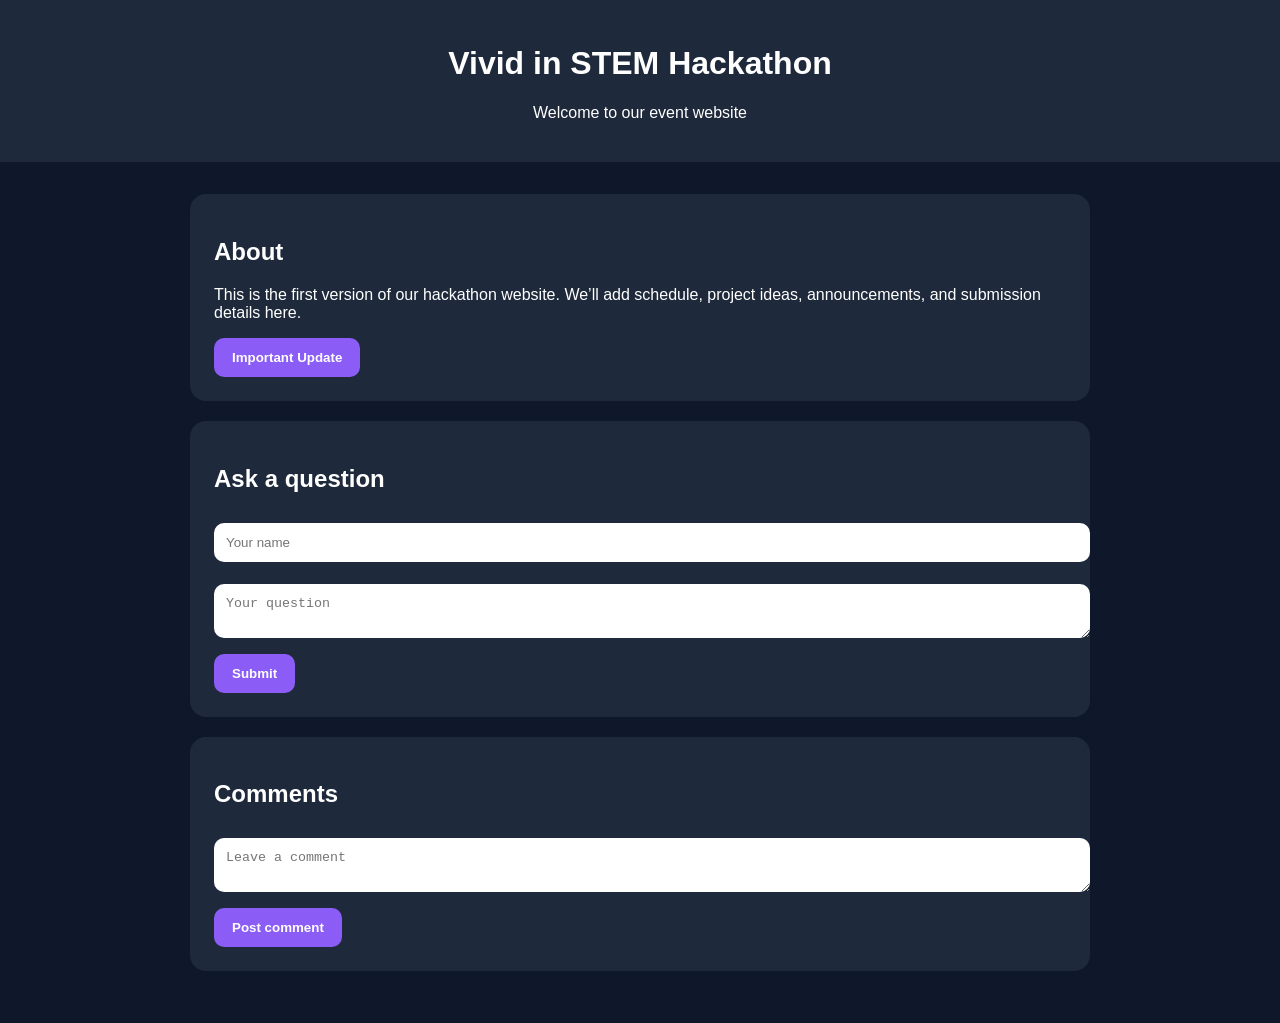
==== index.html @ cefc63f0 "Testing first homepage" ====
<!DOCTYPE html>
<html lang="en">
<head>
  <meta charset="UTF-8" />
  <meta name="viewport" content="width=device-width, initial-scale=1.0" />
  <title>Vivid in STEM Hackathon</title>
  <style>
    body {
      margin: 0;
      font-family: Arial, sans-serif;
      background: #0f172a;
      color: white;
    }
    header {
      padding: 24px;
      background: #1e293b;
      text-align: center;
    }
    main {
      max-width: 900px;
      margin: 0 auto;
      padding: 32px 20px;
    }
    .card {
      background: #1e293b;
      padding: 24px;
      border-radius: 16px;
      margin-bottom: 20px;
    }
    button {
      background: #8b5cf6;
      color: white;
      border: none;
      padding: 12px 18px;
      border-radius: 10px;
      cursor: pointer;
      font-weight: bold;
    }
    .modal-backdrop {
      position: fixed;
      inset: 0;
      background: rgba(0,0,0,0.6);
      display: none;
      align-items: center;
      justify-content: center;
      padding: 20px;
    }
    .modal {
      background: #1e293b;
      max-width: 600px;
      width: 100%;
      padding: 24px;
      border-radius: 16px;
    }
    textarea, input {
      width: 100%;
      padding: 12px;
      margin-top: 10px;
      margin-bottom: 12px;
      border-radius: 10px;
      border: none;
    }
  </style>
</head>
<body>
  <header>
    <h1>Vivid in STEM Hackathon</h1>
    <p>Welcome to our event website</p>
  </header>

  <main>
    <div class="card">
      <h2>About</h2>
      <p>This is the first version of our hackathon website. We’ll add schedule, project ideas, announcements, and submission details here.</p>
      <button onclick="openModal()">Important Update</button>
    </div>

    <div class="card">
      <h2>Ask a question</h2>
      <input type="text" placeholder="Your name">
      <textarea placeholder="Your question"></textarea>
      <button>Submit</button>
    </div>

    <div class="card">
      <h2>Comments</h2>
      <textarea placeholder="Leave a comment"></textarea>
      <button>Post comment</button>
    </div>
  </main>

  <div class="modal-backdrop" id="modal">
    <div class="modal">
      <h2>Important Announcement</h2>
      <p>You can use this pop-up for deadlines, room changes, reminders, and updates.</p>
      <button onclick="closeModal()">Close</button>
    </div>
  </div>

  <script>
    function openModal() {
      document.getElementById('modal').style.display = 'flex';
    }
    function closeModal() {
      document.getElementById('modal').style.display = 'none';
    }
  </script>
</body>
</html>
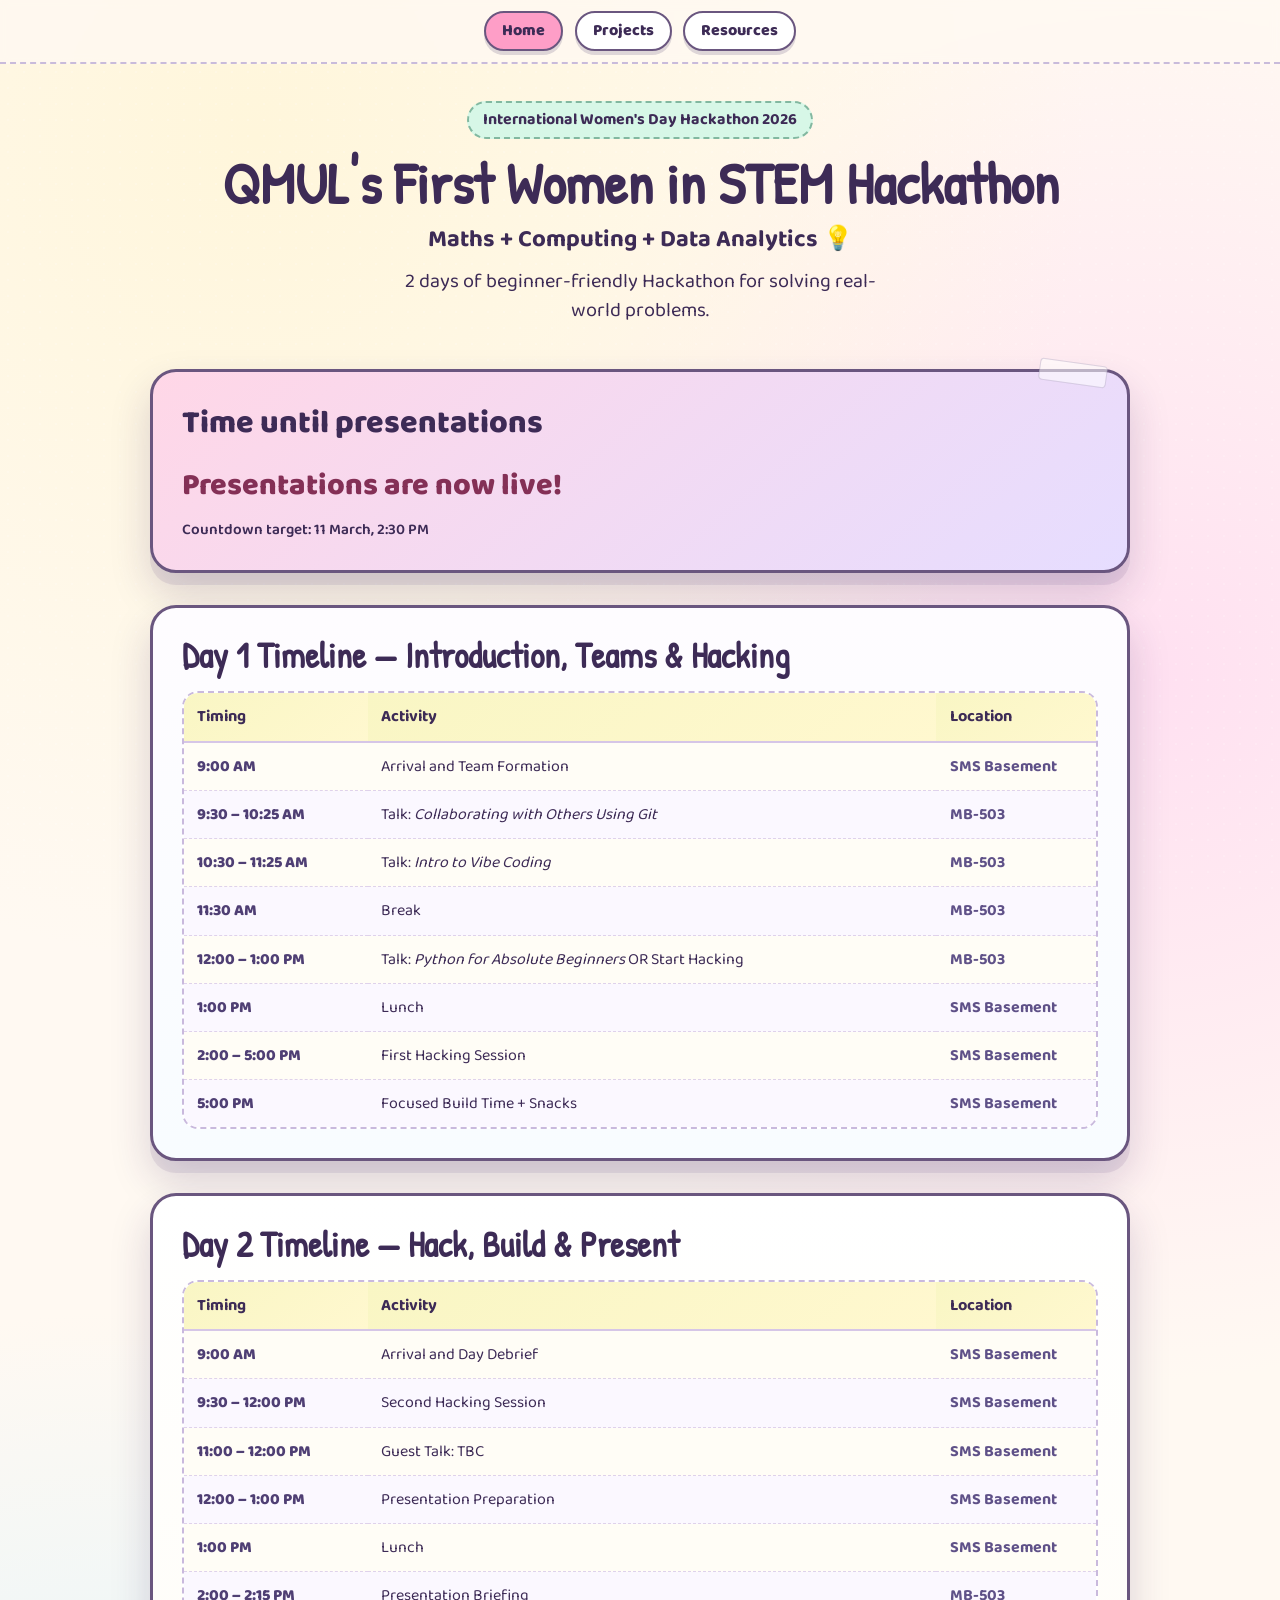
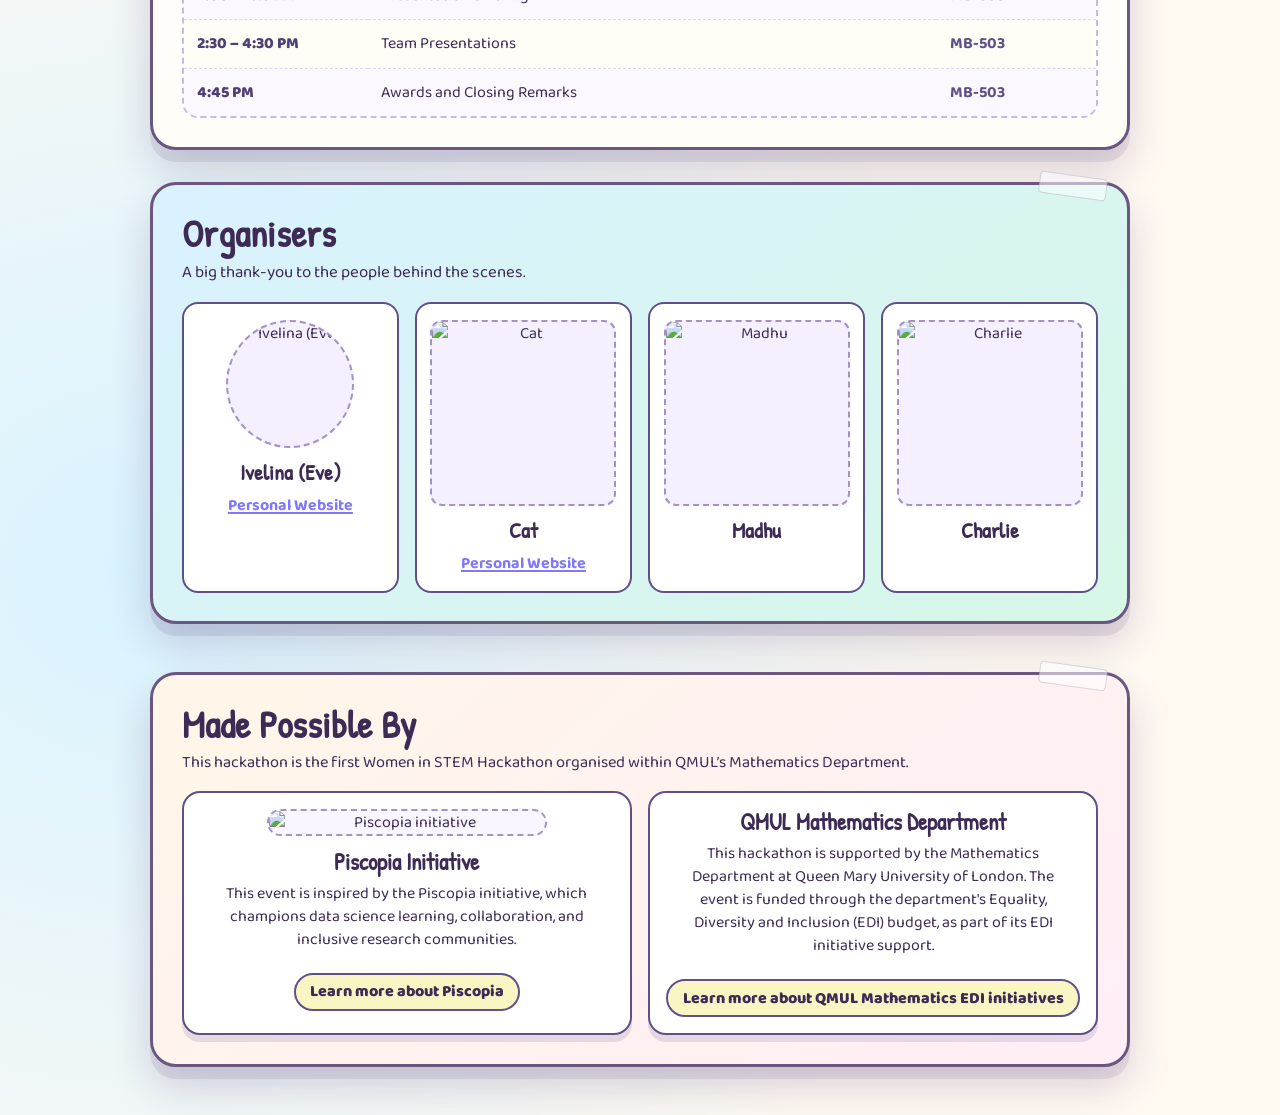
==== commit fe0c768f: "Cat web link update text" ====
--- a/index.html
+++ b/index.html
@@ -3,107 +3,331 @@
 <head>
   <meta charset="UTF-8" />
   <meta name="viewport" content="width=device-width, initial-scale=1.0" />
-  <title>Vivid in STEM Hackathon</title>
-  <style>
-    body {
-      margin: 0;
-      font-family: Arial, sans-serif;
-      background: #0f172a;
-      color: white;
-    }
-    header {
-      padding: 24px;
-      background: #1e293b;
-      text-align: center;
-    }
-    main {
-      max-width: 900px;
-      margin: 0 auto;
-      padding: 32px 20px;
-    }
-    .card {
-      background: #1e293b;
-      padding: 24px;
-      border-radius: 16px;
-      margin-bottom: 20px;
-    }
-    button {
-      background: #8b5cf6;
-      color: white;
-      border: none;
-      padding: 12px 18px;
-      border-radius: 10px;
-      cursor: pointer;
-      font-weight: bold;
-    }
-    .modal-backdrop {
-      position: fixed;
-      inset: 0;
-      background: rgba(0,0,0,0.6);
-      display: none;
-      align-items: center;
-      justify-content: center;
-      padding: 20px;
-    }
-    .modal {
-      background: #1e293b;
-      max-width: 600px;
-      width: 100%;
-      padding: 24px;
-      border-radius: 16px;
-    }
-    textarea, input {
-      width: 100%;
-      padding: 12px;
-      margin-top: 10px;
-      margin-bottom: 12px;
-      border-radius: 10px;
-      border: none;
-    }
-  </style>
+  <title>QMUL International Women's Day Hackathon March 2026</title>
+  <meta name="description" content="International Women's Day Hackathon 2026 schedule, countdown, and organiser info." />
+  <link rel="preconnect" href="https://fonts.googleapis.com">
+  <link rel="preconnect" href="https://fonts.gstatic.com" crossorigin>
+  <link href="https://fonts.googleapis.com/css2?family=Baloo+2:wght@400;600;700;800&family=Patrick+Hand&display=swap" rel="stylesheet">
+  <link rel="stylesheet" href="style.css" />
 </head>
 <body>
-  <header>
-    <h1>Vivid in STEM Hackathon</h1>
-    <p>Welcome to our event website</p>
+  <div class="paper-texture" aria-hidden="true"></div>
+
+  <nav class="site-nav" aria-label="Primary">
+    <div class="wrapper nav-inner">
+      <a class="nav-pill active" href="index.html" aria-current="page">Home</a>
+      <a class="nav-pill" href="projects.html">Projects</a>
+      <a class="nav-pill" href="resources.html">Resources</a>
+    </div>
+  </nav>
+
+  <header class="hero wrapper">
+    <p class="eyebrow">International Women's Day Hackathon 2026</p>
+    <h1>QMUL's First Women in STEM Hackathon</h1>
+    <p class="hero-subtitle">Maths + Computing + Data Analytics 💡</p>
+    <p class="hero-copy">2 days of beginner-friendly Hackathon for solving real-world problems.</p>
   </header>
 
-  <main>
-    <div class="card">
-      <h2>About</h2>
-      <p>This is the first version of our hackathon website. We’ll add schedule, project ideas, announcements, and submission details here.</p>
-      <button onclick="openModal()">Important Update</button>
-    </div>
-
-    <div class="card">
-      <h2>Ask a question</h2>
-      <input type="text" placeholder="Your name">
-      <textarea placeholder="Your question"></textarea>
-      <button>Submit</button>
-    </div>
-
-    <div class="card">
-      <h2>Comments</h2>
-      <textarea placeholder="Leave a comment"></textarea>
-      <button>Post comment</button>
-    </div>
+  <main class="wrapper home-main">
+    <section class="countdown-block sticker" aria-labelledby="countdown-label">
+      <p id="countdown-label" class="countdown-label">Time until presentations</p>
+
+      <div class="countdown-grid" aria-live="polite" aria-atomic="true">
+        <div class="time-bubble">
+          <span class="time-value" id="days">00</span>
+          <span class="time-unit">Days</span>
+        </div>
+        <div class="time-bubble">
+          <span class="time-value" id="hours">00</span>
+          <span class="time-unit">Hours</span>
+        </div>
+        <div class="time-bubble">
+          <span class="time-value" id="minutes">00</span>
+          <span class="time-unit">Minutes</span>
+        </div>
+        <div class="time-bubble">
+          <span class="time-value" id="seconds">00</span>
+          <span class="time-unit">Seconds</span>
+        </div>
+      </div>
+
+      <p id="countdown-message" class="countdown-message" hidden>Presentations are now live!</p>
+      <p class="countdown-note">Countdown target: 11 March, 2:30 PM</p>
+    </section>
+
+    <section class="timeline-section">
+      <h2>Day 1 Timeline — Introduction, Teams &amp; Hacking</h2>
+      <!-- Desktop / tablet timeline -->
+      <div class="timeline-desktop timeline-table-wrap" role="region" aria-label="Day 1 schedule table">
+        <table class="timeline-table">
+          <colgroup>
+            <col class="timeline-col-time" />
+            <col class="timeline-col-activity" />
+            <col class="timeline-col-location" />
+          </colgroup>
+          <thead>
+            <tr>
+              <th scope="col">Timing</th>
+              <th scope="col">Activity</th>
+              <th scope="col">Location</th>
+            </tr>
+          </thead>
+          <tbody>
+            <tr>
+              <td data-label="Timing">9:00 AM</td>
+              <td data-label="Activity">Arrival and Team Formation</td>
+              <td data-label="Location">SMS Basement</td>
+            </tr>
+            <tr>
+              <td data-label="Timing">9:30 – 10:25 AM</td>
+              <td data-label="Activity">Talk: <em>Collaborating with Others Using Git</em></td>
+              <td data-label="Location">MB-503</td>
+            </tr>
+            <tr>
+              <td data-label="Timing">10:30 – 11:25 AM</td>
+              <td data-label="Activity">Talk: <em>Intro to Vibe Coding</em></td>
+              <td data-label="Location">MB-503</td>
+            </tr>
+            <tr>
+              <td data-label="Timing">11:30 AM</td>
+              <td data-label="Activity">Break</td>
+              <td data-label="Location">MB-503</td>
+            </tr>
+            <tr>
+              <td data-label="Timing">12:00 – 1:00 PM</td>
+              <td data-label="Activity">Talk: <em>Python for Absolute Beginners</em> OR Start Hacking</td>
+              <td data-label="Location">MB-503</td>
+            </tr>
+            <tr>
+              <td data-label="Timing">1:00 PM</td>
+              <td data-label="Activity">Lunch</td>
+              <td data-label="Location">SMS Basement</td>
+            </tr>
+            <tr>
+              <td data-label="Timing">2:00 – 5:00 PM</td>
+              <td data-label="Activity">First Hacking Session</td>
+              <td data-label="Location">SMS Basement</td>
+            </tr>
+            <tr>
+              <td data-label="Timing">5:00 PM</td>
+              <td data-label="Activity">Focused Build Time + Snacks</td>
+              <td data-label="Location">SMS Basement</td>
+            </tr>
+          </tbody>
+        </table>
+      </div>
+
+      <!-- Mobile timeline cards -->
+      <div class="timeline-mobile" aria-label="Day 1 schedule cards">
+        <article class="timeline-mobile-card">
+          <p><strong>Timing:</strong> 9:00 AM</p>
+          <p><strong>Activity:</strong> Arrival and Team Formation</p>
+          <p><strong>Location:</strong> SMS Basement</p>
+        </article>
+        <article class="timeline-mobile-card">
+          <p><strong>Timing:</strong> 9:30 – 10:25 AM</p>
+          <p><strong>Activity:</strong> Talk: <em>Collaborating with Others Using Git</em></p>
+          <p><strong>Location:</strong> MB-503</p>
+        </article>
+        <article class="timeline-mobile-card">
+          <p><strong>Timing:</strong> 10:30 – 11:25 AM</p>
+          <p><strong>Activity:</strong> Talk: <em>Intro to Vibe Coding</em></p>
+          <p><strong>Location:</strong> MB-503</p>
+        </article>
+        <article class="timeline-mobile-card">
+          <p><strong>Timing:</strong> 11:30 AM</p>
+          <p><strong>Activity:</strong> Break</p>
+          <p><strong>Location:</strong> MB-503</p>
+        </article>
+        <article class="timeline-mobile-card">
+          <p><strong>Timing:</strong> 12:00 – 1:00 PM</p>
+          <p><strong>Activity:</strong> Talk: <em>Python for Absolute Beginners</em> OR Start Hacking</p>
+          <p><strong>Location:</strong> MB-503</p>
+        </article>
+        <article class="timeline-mobile-card">
+          <p><strong>Timing:</strong> 1:00 PM</p>
+          <p><strong>Activity:</strong> Lunch</p>
+          <p><strong>Location:</strong> SMS Basement</p>
+        </article>
+        <article class="timeline-mobile-card">
+          <p><strong>Timing:</strong> 2:00 – 5:00 PM</p>
+          <p><strong>Activity:</strong> First Hacking Session</p>
+          <p><strong>Location:</strong> SMS Basement</p>
+        </article>
+        <article class="timeline-mobile-card">
+          <p><strong>Timing:</strong> 5:00 PM</p>
+          <p><strong>Activity:</strong> Focused Build Time + Snacks</p>
+          <p><strong>Location:</strong> SMS Basement</p>
+        </article>
+      </div>
+    </section>
+
+    <section class="timeline-section">
+      <h2>Day 2 Timeline — Hack, Build &amp; Present</h2>
+      <!-- Desktop / tablet timeline -->
+      <div class="timeline-desktop timeline-table-wrap" role="region" aria-label="Day 2 schedule table">
+        <table class="timeline-table">
+          <colgroup>
+            <col class="timeline-col-time" />
+            <col class="timeline-col-activity" />
+            <col class="timeline-col-location" />
+          </colgroup>
+          <thead>
+            <tr>
+              <th scope="col">Timing</th>
+              <th scope="col">Activity</th>
+              <th scope="col">Location</th>
+            </tr>
+          </thead>
+          <tbody>
+            <tr>
+              <td data-label="Timing">9:00 AM</td>
+              <td data-label="Activity">Arrival and Day Debrief</td>
+              <td data-label="Location">SMS Basement</td>
+            </tr>
+            <tr>
+              <td data-label="Timing">9:30 – 12:00 PM</td>
+              <td data-label="Activity">Second Hacking Session</td>
+              <td data-label="Location">SMS Basement</td>
+            </tr>
+            <tr>
+              <td data-label="Timing">11:00 – 12:00 PM</td>
+              <td data-label="Activity">Guest Talk: TBC</td>
+              <td data-label="Location">SMS Basement</td>
+            </tr>
+            <tr>
+              <td data-label="Timing">12:00 – 1:00 PM</td>
+              <td data-label="Activity">Presentation Preparation</td>
+              <td data-label="Location">SMS Basement</td>
+            </tr>
+            <tr>
+              <td data-label="Timing">1:00 PM</td>
+              <td data-label="Activity">Lunch</td>
+              <td data-label="Location">SMS Basement</td>
+            </tr>
+            <tr>
+              <td data-label="Timing">2:00 – 2:15 PM</td>
+              <td data-label="Activity">Presentation Briefing</td>
+              <td data-label="Location">MB-503</td>
+            </tr>
+            <tr>
+              <td data-label="Timing">2:30 – 4:30 PM</td>
+              <td data-label="Activity">Team Presentations</td>
+              <td data-label="Location">MB-503</td>
+            </tr>
+            <tr>
+              <td data-label="Timing">4:45 PM</td>
+              <td data-label="Activity">Awards and Closing Remarks</td>
+              <td data-label="Location">MB-503</td>
+            </tr>
+          </tbody>
+        </table>
+      </div>
+
+      <!-- Mobile timeline cards -->
+      <div class="timeline-mobile" aria-label="Day 2 schedule cards">
+        <article class="timeline-mobile-card">
+          <p><strong>Timing:</strong> 9:00 AM</p>
+          <p><strong>Activity:</strong> Arrival and Day Debrief</p>
+          <p><strong>Location:</strong> SMS Basement</p>
+        </article>
+        <article class="timeline-mobile-card">
+          <p><strong>Timing:</strong> 9:30 – 12:00 PM</p>
+          <p><strong>Activity:</strong> Second Hacking Session</p>
+          <p><strong>Location:</strong> SMS Basement</p>
+        </article>
+        <article class="timeline-mobile-card">
+          <p><strong>Timing:</strong> 11:00 – 12:00 PM</p>
+          <p><strong>Activity:</strong> Guest Talk: TBC</p>
+          <p><strong>Location:</strong> SMS Basement</p>
+        </article>
+        <article class="timeline-mobile-card">
+          <p><strong>Timing:</strong> 12:00 – 1:00 PM</p>
+          <p><strong>Activity:</strong> Presentation Preparation</p>
+          <p><strong>Location:</strong> SMS Basement</p>
+        </article>
+        <article class="timeline-mobile-card">
+          <p><strong>Timing:</strong> 1:00 PM</p>
+          <p><strong>Activity:</strong> Lunch</p>
+          <p><strong>Location:</strong> SMS Basement</p>
+        </article>
+        <article class="timeline-mobile-card">
+          <p><strong>Timing:</strong> 2:00 – 2:15 PM</p>
+          <p><strong>Activity:</strong> Presentation Briefing</p>
+          <p><strong>Location:</strong> MB-503</p>
+        </article>
+        <article class="timeline-mobile-card">
+          <p><strong>Timing:</strong> 2:30 – 4:30 PM</p>
+          <p><strong>Activity:</strong> Team Presentations</p>
+          <p><strong>Location:</strong> MB-503</p>
+        </article>
+        <article class="timeline-mobile-card">
+          <p><strong>Timing:</strong> 4:45 PM</p>
+          <p><strong>Activity:</strong> Awards and Closing Remarks</p>
+          <p><strong>Location:</strong> MB-503</p>
+        </article>
+      </div>
+    </section>
+
+    <section class="organisers-section sticker" aria-labelledby="organisers-heading">
+      <h2 id="organisers-heading">Organisers</h2>
+      <p class="organiser-intro">A big thank-you to the people behind the scenes.</p>
+
+      <!-- Easy to edit: replace name, image URL and profile link for each organiser card. -->
+      <div class="organiser-grid">
+        <article class="organiser-card">
+          <img class="organiser-avatar" src="org_pics/profile_img1.jpg" alt="Ivelina (Eve)" loading="lazy" />
+          <h3>Ivelina (Eve)</h3>
+          <a href="https://ivelina0.github.io/" target="_blank" rel="noopener noreferrer">Personal Website</a>
+        </article>
+
+        <article class="organiser-card">
+          <img src="org_pics/cat_image.jpg" alt="Cat" loading="lazy" />
+          <h3>Cat</h3>
+          <a href="https://sites.google.com/view/cat-rust/home" target="_blank" rel="noopener noreferrer">Personal Website</a>
+        </article>
+
+        <article class="organiser-card">
+          <img src="https://api.dicebear.com/9.x/adventurer/svg?seed=Organiser+Three" alt="Madhu" loading="lazy" />
+          <h3>Madhu</h3>
+        </article>
+
+        <article class="organiser-card">
+          <img src="https://api.dicebear.com/9.x/adventurer/svg?seed=Organiser+Four" alt="Charlie" loading="lazy" />
+          <h3>Charlie</h3>
+        </article>
+      </div>
+    </section>
+
+    <section class="supporters-section sticker" aria-labelledby="supporters-heading">
+      <h2 id="supporters-heading">Made Possible By</h2>
+      <p class="supporters-intro">This hackathon is the first Women in STEM Hackathon organised within QMUL’s Mathematics Department.</p>
+
+      <div class="supporters-grid">
+        <article class="supporter-card">
+          <!-- Update image path if you store the Piscopia image elsewhere in the repository. -->
+          <img src="org_pics/qmul_piscopia_iwd.png" alt="Piscopia initiative" loading="lazy" />
+          <h3>Piscopia Initiative</h3>
+          <p>
+            This event is inspired by the Piscopia initiative, which champions data science learning,
+            collaboration, and inclusive research communities.
+          </p>
+          <a class="supporter-link" href="https://piscopia.co.uk/" target="_blank" rel="noopener noreferrer">Learn more about Piscopia</a>
+        </article>
+
+        <article class="supporter-card">
+          <h3>QMUL Mathematics Department</h3>
+          <p>
+            This hackathon is supported by the Mathematics Department at Queen Mary University of London.
+            The event is funded through the department's Equality, Diversity and Inclusion (EDI) budget,
+            as part of its EDI initiative support.
+          </p>
+          <a class="supporter-link" href="https://www.qmul.ac.uk/about/equality-diversity-and-inclusion/" target="_blank" rel="noopener noreferrer">Learn more about QMUL Mathematics EDI initiatives</a>
+        </article>
+      </div>
+    </section>
   </main>
 
-  <div class="modal-backdrop" id="modal">
-    <div class="modal">
-      <h2>Important Announcement</h2>
-      <p>You can use this pop-up for deadlines, room changes, reminders, and updates.</p>
-      <button onclick="closeModal()">Close</button>
-    </div>
-  </div>
-
-  <script>
-    function openModal() {
-      document.getElementById('modal').style.display = 'flex';
-    }
-    function closeModal() {
-      document.getElementById('modal').style.display = 'none';
-    }
-  </script>
+  <script src="script.js"></script>
 </body>
 </html>
--- a/style.css
+++ b/style.css
@@ -0,0 +1,851 @@
+:root {
+  --bg: #fff9f2;
+  --ink: #3d2b56;
+  --brand-pink: #FE9EC7;
+  --brand-yellow: #F9F6C4;
+  --brand-sky: #89D4FF;
+  --brand-blue: #44ACFF;
+  --brand-red: #EB4C4C;
+  --brand-coral: #FF7070;
+  --brand-blush: #FFA6A6;
+  --brand-cream: #FFEDC7;
+  --pink: #ffd7e7;
+  --lavender: #e6ddff;
+  --mint: #d7f7e7;
+  --peach: #ffe5c7;
+  --sky: #d9f2ff;
+  --accent: #ff7ab6;
+  --accent-2: #7f77ff;
+  --paper-shadow: 0 12px 0 rgba(98, 79, 132, 0.12), 0 20px 40px rgba(50, 27, 88, 0.18);
+}
+
+* {
+  box-sizing: border-box;
+}
+
+html,
+body {
+  margin: 0;
+  padding: 0;
+}
+
+body {
+  font-family: "Baloo 2", "Trebuchet MS", sans-serif;
+  color: var(--ink);
+  background: radial-gradient(circle at 20% 5%, #fff6db 0, transparent 30%),
+    radial-gradient(circle at 90% 25%, #ffe0f1 0, transparent 30%),
+    radial-gradient(circle at 10% 80%, #d9f3ff 0, transparent 35%),
+    var(--bg);
+  line-height: 1.45;
+}
+
+.paper-texture {
+  position: fixed;
+  inset: 0;
+  pointer-events: none;
+  z-index: -1;
+  opacity: 0.18;
+  background-image: radial-gradient(#ffffff 1px, transparent 1px);
+  background-size: 16px 16px;
+}
+
+.wrapper {
+  width: min(1100px, 92vw);
+  margin-inline: auto;
+}
+
+/* Shared nav styles for all pages */
+.site-nav {
+  position: sticky;
+  top: 0;
+  z-index: 20;
+  backdrop-filter: blur(4px);
+  background: rgba(255, 249, 242, 0.78);
+  border-bottom: 2px dashed #c9bbdb;
+}
+
+.nav-inner {
+  display: flex;
+  align-items: center;
+  justify-content: center;
+  gap: 0.7rem;
+  padding: 0.7rem 0;
+}
+
+.nav-pill {
+  text-decoration: none;
+  color: var(--ink);
+  background: #fff;
+  border: 2px solid #6a567f;
+  border-radius: 999px;
+  padding: 0.38rem 1rem;
+  font-weight: 800;
+  box-shadow: 0 4px 0 rgba(106, 86, 127, 0.22);
+  transition: transform 0.15s ease, box-shadow 0.15s ease, background-color 0.15s ease;
+}
+
+.nav-pill:hover,
+.nav-pill:focus-visible {
+  transform: translateY(-2px);
+  box-shadow: 0 6px 0 rgba(106, 86, 127, 0.28);
+  background: var(--brand-yellow);
+}
+
+.nav-pill.active {
+  background: var(--brand-pink);
+}
+
+.hero {
+  text-align: center;
+  padding: 2.3rem 0 1.6rem;
+}
+
+.eyebrow {
+  display: inline-block;
+  margin: 0;
+  padding: 0.35rem 0.9rem;
+  background: var(--mint);
+  border: 2px dashed #82b8a0;
+  border-radius: 999px;
+  font-weight: 700;
+}
+
+h1,
+h2,
+h3 {
+  font-family: "Patrick Hand", cursive;
+  line-height: 1.1;
+  margin-top: 0;
+}
+
+h1 {
+  font-size: clamp(2rem, 5vw, 3.6rem);
+  margin: 0.8rem 0 0.5rem;
+}
+
+.hero-copy {
+  margin: 0 auto;
+  max-width: 40ch;
+  font-size: clamp(1rem, 2.3vw, 1.25rem);
+}
+
+.hero-subtitle {
+  margin: 0.25rem auto 0.55rem;
+  max-width: 42ch;
+  font-size: clamp(1.12rem, 2.1vw, 1.5rem);
+  font-weight: 700;
+}
+
+/* Homepage-only width controls for cleaner desktop layout */
+.home-main {
+  width: min(980px, 92vw);
+}
+
+.home-main > section {
+  margin-inline: auto;
+}
+
+.sticker,
+.timeline-section {
+  margin: 1.2rem 0 2rem;
+  border: 3px solid #6a567f;
+  border-radius: 26px;
+  background: #fff;
+  box-shadow: var(--paper-shadow);
+  padding: clamp(1rem, 2.5vw, 1.8rem);
+  position: relative;
+}
+
+.sticker::before {
+  content: "";
+  position: absolute;
+  top: -10px;
+  right: 20px;
+  width: 66px;
+  height: 20px;
+  transform: rotate(8deg);
+  background: rgba(255, 255, 255, 0.55);
+  border: 1px solid rgba(86, 66, 122, 0.2);
+  border-radius: 4px;
+}
+
+.countdown-block {
+  background: linear-gradient(140deg, var(--pink), var(--lavender));
+}
+
+.countdown-label {
+  font-size: clamp(1.4rem, 3vw, 2rem);
+  font-weight: 800;
+  margin: 0 0 0.9rem;
+}
+
+.countdown-grid {
+  display: grid;
+  grid-template-columns: repeat(4, minmax(70px, 1fr));
+  gap: clamp(0.55rem, 1.2vw, 1rem);
+}
+
+.time-bubble {
+  background: #fff;
+  border-radius: 18px;
+  border: 2px solid #6a567f;
+  text-align: center;
+  padding: 0.8rem 0.4rem;
+}
+
+.time-value {
+  display: block;
+  font-size: clamp(1.5rem, 5vw, 3rem);
+  font-weight: 800;
+  color: #52379b;
+  line-height: 1;
+}
+
+.time-unit {
+  display: block;
+  margin-top: 0.3rem;
+  font-size: 0.95rem;
+  font-weight: 700;
+}
+
+.countdown-message {
+  margin: 1rem 0 0;
+  font-size: clamp(1.2rem, 2.8vw, 1.9rem);
+  font-weight: 800;
+  color: #843056;
+}
+
+.countdown-note {
+  margin: 0.7rem 0 0;
+  font-size: 0.95rem;
+  font-weight: 600;
+}
+
+.timeline-section {
+  background: linear-gradient(180deg, #ffffff, #fffdf8);
+}
+
+.timeline-section:nth-of-type(2) {
+  background: linear-gradient(180deg, #fefcff, #f8fcff);
+}
+
+.timeline-section h2 {
+  font-size: clamp(1.5rem, 3vw, 2.2rem);
+  margin-bottom: 1rem;
+}
+
+.timeline-table-wrap {
+  border: 2px dashed #c9b9dd;
+  border-radius: 16px;
+  background: #fff;
+  overflow-x: auto;
+}
+
+.timeline-table {
+  width: 100%;
+  border-collapse: separate;
+  border-spacing: 0;
+  table-layout: fixed;
+  min-width: 0;
+}
+
+.timeline-col-time {
+  width: 11.5rem;
+}
+
+.timeline-col-activity {
+  width: auto;
+}
+
+.timeline-col-location {
+  width: 10rem;
+}
+
+.timeline-table th,
+.timeline-table td {
+  padding: 0.75rem 0.85rem;
+  text-align: left;
+  vertical-align: top;
+}
+
+.timeline-table thead th {
+  background: linear-gradient(140deg, var(--brand-yellow), #fff8cf);
+  font-size: 1.02rem;
+  border-bottom: 2px solid #d6c6e7;
+}
+
+.timeline-table thead th:first-child {
+  border-top-left-radius: 12px;
+}
+
+.timeline-table thead th:last-child {
+  border-top-right-radius: 12px;
+}
+
+.timeline-table tbody tr:nth-child(odd) {
+  background: #fffdf6;
+}
+
+.timeline-table tbody tr:nth-child(even) {
+  background: #fbf8ff;
+}
+
+.timeline-table tbody td {
+  border-bottom: 1px dashed #dfd2eb;
+}
+
+.timeline-table tbody tr:last-child td {
+  border-bottom: 0;
+}
+
+.timeline-table td:first-child {
+  font-weight: 800;
+  color: #4f3f74;
+  white-space: nowrap;
+}
+
+.timeline-table td:last-child {
+  font-weight: 700;
+  color: #5f5188;
+  white-space: nowrap;
+}
+
+.timeline-desktop {
+  display: block;
+}
+
+.timeline-mobile {
+  display: none;
+}
+
+/* Explicit desktop visibility rules */
+@media (min-width: 761px) {
+  .timeline-desktop {
+    display: block !important;
+  }
+
+  .timeline-mobile {
+    display: none !important;
+  }
+}
+
+.timeline-mobile-card {
+  border: 2px dashed #dfd2eb;
+  border-radius: 14px;
+  padding: 0.7rem 0.8rem;
+  margin-bottom: 0.7rem;
+  background: #fff;
+}
+
+.timeline-mobile-card:last-child {
+  margin-bottom: 0;
+}
+
+.timeline-mobile-card p {
+  margin: 0.25rem 0;
+  font-size: 0.95rem;
+  line-height: 1.35;
+}
+
+.timeline-mobile-card strong {
+  color: #4f3f74;
+}
+
+.timeline-list {
+  margin: 0;
+  padding: 0;
+  list-style: none;
+  display: grid;
+  gap: 0.85rem;
+}
+
+.timeline-list li {
+  display: grid;
+  grid-template-columns: minmax(140px, 220px) 1fr;
+  align-items: start;
+  gap: 0.9rem;
+  padding: 0.8rem;
+  border-radius: 14px;
+  background: #fff;
+  border: 2px dashed #d6cae6;
+}
+
+.time-tag {
+  display: inline-block;
+  background: var(--peach);
+  border: 2px solid #d5a777;
+  border-radius: 999px;
+  padding: 0.3rem 0.8rem;
+  font-weight: 700;
+  width: fit-content;
+}
+
+.timeline-list p {
+  margin: 0.1rem 0 0;
+}
+
+.organisers-section {
+  background: linear-gradient(140deg, var(--sky), var(--mint));
+  margin-bottom: 3rem;
+}
+
+.organisers-section h2 {
+  font-size: clamp(1.6rem, 3.2vw, 2.35rem);
+  margin-bottom: 0.4rem;
+}
+
+.organiser-intro {
+  margin-top: 0;
+  font-size: 1.05rem;
+}
+
+.organiser-grid {
+  display: grid;
+  grid-template-columns: repeat(auto-fit, minmax(190px, 1fr));
+  gap: 1rem;
+  max-width: 920px;
+  margin-inline: auto;
+}
+
+.organiser-card {
+  text-align: center;
+  background: #fff;
+  border: 2px solid #5f5188;
+  border-radius: 16px;
+  padding: 1rem 0.85rem;
+  display: flex;
+  flex-direction: column;
+  align-items: center;
+  justify-content: flex-start;
+  gap: 0.35rem;
+}
+
+.organiser-card img {
+  width: 100%;
+  aspect-ratio: 1;
+  object-fit: cover;
+  border: 2px dashed #a491c5;
+  border-radius: 12px;
+  background: #f4f0ff;
+}
+
+.organiser-card .organiser-avatar {
+  width: clamp(120px, 10vw, 150px);
+  height: clamp(120px, 10vw, 150px);
+  object-fit: cover;
+  border-radius: 50%;
+  display: block;
+  margin-inline: auto;
+}
+
+.organiser-card h3 {
+  font-size: 1.35rem;
+  margin: 0.45rem 0 0.2rem;
+}
+
+.organiser-card a {
+  color: var(--accent-2);
+  font-weight: 700;
+  text-decoration-thickness: 2px;
+  text-underline-offset: 2px;
+}
+
+.organiser-card a:hover,
+.organiser-card a:focus-visible {
+  color: var(--accent);
+}
+
+.supporters-section {
+  background: linear-gradient(140deg, #fff6e8, #ffeef7);
+  margin-bottom: 3rem;
+}
+
+.supporters-section h2 {
+  font-size: clamp(1.6rem, 3.2vw, 2.35rem);
+  margin-bottom: 0.35rem;
+}
+
+.supporters-intro {
+  margin-top: 0;
+  margin-bottom: 1rem;
+  font-size: 1.02rem;
+}
+
+.supporters-grid {
+  display: grid;
+  grid-template-columns: repeat(2, minmax(240px, 1fr));
+  gap: 1rem;
+  align-items: stretch;
+}
+
+.supporter-card {
+  background: #fff;
+  border: 2px solid #5f5188;
+  border-radius: 18px;
+  padding: 1rem;
+  text-align: center;
+  box-shadow: 0 7px 0 rgba(95, 81, 136, 0.16);
+  display: flex;
+  flex-direction: column;
+  align-items: center;
+}
+
+.supporter-card img {
+  display: block;
+  width: min(100%, 280px);
+  max-width: 100%;
+  max-height: 185px;
+  height: auto;
+  object-fit: contain;
+  margin: 0 auto 0.8rem;
+  border-radius: 14px;
+  border: 2px dashed #a491c5;
+  background: #f9f6ff;
+}
+
+.supporter-card h3 {
+  font-size: 1.45rem;
+  margin-bottom: 0.45rem;
+}
+
+.supporter-card p {
+  margin-top: 0;
+  max-width: 42ch;
+}
+
+.supporter-link {
+  display: inline-block;
+  margin-top: 0.35rem;
+  padding: 0.35rem 0.9rem;
+  border: 2px solid #5f5188;
+  border-radius: 999px;
+  background: var(--brand-yellow);
+  color: var(--ink);
+  font-weight: 800;
+  text-decoration: none;
+}
+
+.supporter-link:hover,
+.supporter-link:focus-visible {
+  background: var(--brand-pink);
+}
+
+@media (max-width: 800px) {
+  .timeline-list li {
+    grid-template-columns: 1fr;
+  }
+
+  .supporters-grid {
+    grid-template-columns: 1fr;
+  }
+
+  .organiser-grid {
+    grid-template-columns: repeat(auto-fit, minmax(170px, 1fr));
+  }
+}
+
+@media (max-width: 540px) {
+  .countdown-grid {
+    grid-template-columns: repeat(2, minmax(70px, 1fr));
+  }
+
+  .organiser-card .organiser-avatar {
+    width: 116px;
+    height: 116px;
+  }
+
+  .timeline-table td,
+  .timeline-table th {
+    font-size: 0.95rem;
+  }
+}
+
+@media (max-width: 760px) {
+  .timeline-desktop {
+    display: none !important;
+  }
+
+  .timeline-mobile {
+    display: block !important;
+  }
+}
+
+/* -------------------------------------------
+   Projects page styles (scoped to body class)
+-------------------------------------------- */
+.projects-page main {
+  padding: 1.2rem 0 3rem;
+}
+
+.projects-page .is-hidden,
+.projects-page [hidden] {
+  display: none !important;
+}
+
+.projects-intro {
+  background: linear-gradient(150deg, var(--brand-yellow), #fff);
+  margin-top: 0.4rem;
+}
+
+.projects-intro h1 {
+  margin-bottom: 0.4rem;
+}
+
+.projects-intro p {
+  margin-bottom: 0;
+  max-width: 62ch;
+}
+
+.cohort-selector {
+  display: grid;
+  grid-template-columns: repeat(2, minmax(220px, 1fr));
+  gap: 1rem;
+  margin: 1rem 0 1.4rem;
+}
+
+.cohort-card {
+  border: 3px solid #5f5188;
+  border-radius: 22px;
+  padding: 1rem;
+  text-align: left;
+  cursor: pointer;
+  font: inherit;
+  color: var(--ink);
+  box-shadow: var(--paper-shadow);
+  transition: transform 0.18s ease, box-shadow 0.18s ease;
+}
+
+.cohort-card:hover,
+.cohort-card:focus-visible {
+  transform: rotate(-1deg) translateY(-2px);
+}
+
+.cohort-card.selected {
+  box-shadow: 0 0 0 4px #fff, 0 0 0 7px #6a567f, var(--paper-shadow);
+}
+
+.kittens-card {
+  background: linear-gradient(135deg, var(--brand-yellow), #fff8d8);
+}
+
+.lionesses-card {
+  background: linear-gradient(135deg, var(--brand-sky), #e8f6ff);
+}
+
+.cohort-emoji {
+  display: block;
+  font-size: 2rem;
+}
+
+.cohort-title {
+  display: block;
+  margin-top: 0.2rem;
+  font-family: "Patrick Hand", cursive;
+  font-size: 2rem;
+}
+
+.cohort-copy {
+  display: block;
+  font-size: 1.02rem;
+  font-weight: 600;
+}
+
+.projects-display {
+  background: #fff;
+}
+
+.pick-message {
+  margin: 0;
+  font-size: 1.06rem;
+  font-weight: 700;
+}
+
+.selection-tools {
+  margin-bottom: 1rem;
+}
+
+.selected-cohort-text {
+  margin: 0 0 0.7rem;
+  font-size: 1.2rem;
+  font-weight: 800;
+}
+
+.switch-buttons {
+  display: flex;
+  flex-wrap: wrap;
+  gap: 0.55rem;
+}
+
+.switch-btn {
+  border: 2px solid #6a567f;
+  border-radius: 999px;
+  background: #fff;
+  color: var(--ink);
+  font: inherit;
+  font-weight: 700;
+  padding: 0.35rem 0.8rem;
+  cursor: pointer;
+}
+
+.switch-btn:hover,
+.switch-btn:focus-visible {
+  background: #f4ecff;
+}
+
+.choose-again {
+  background: var(--brand-cream);
+}
+
+.project-gallery {
+  display: grid;
+  grid-template-columns: repeat(auto-fit, minmax(220px, 1fr));
+  gap: 1rem;
+}
+
+.project-card {
+  border-radius: 16px;
+  border: 2px solid #5f5188;
+  padding: 0.9rem;
+  box-shadow: 0 7px 0 rgba(95, 81, 136, 0.16);
+}
+
+.project-card h2 {
+  font-size: 1.45rem;
+  margin-bottom: 0.4rem;
+}
+
+.project-card p {
+  margin-top: 0;
+  margin-bottom: 0.65rem;
+}
+
+.kittens-tone {
+  background: linear-gradient(145deg, #fff7ca, #fff);
+}
+
+.lionesses-tone {
+  background: linear-gradient(145deg, #d8eeff, #f9fdff);
+}
+
+.wildcard-tone {
+  background: linear-gradient(145deg, #fff6ea, #fff0f7);
+}
+
+.build-your-own {
+  border-style: dashed;
+  border-color: #8b6a8f;
+}
+
+.tag-row {
+  display: flex;
+  flex-wrap: wrap;
+  gap: 0.35rem;
+}
+
+.tag-row span {
+  border-radius: 999px;
+  border: 1.5px solid #7c6499;
+  background: #fff;
+  padding: 0.15rem 0.58rem;
+  font-size: 0.86rem;
+  font-weight: 700;
+}
+
+@media (max-width: 760px) {
+  .cohort-selector {
+    grid-template-columns: 1fr;
+  }
+}
+
+/* -------------------------------------------
+   Resources page styles (scoped to body class)
+-------------------------------------------- */
+.resources-page main {
+  padding: 1.2rem 0 3rem;
+}
+
+.resources-page .is-hidden,
+.resources-page [hidden] {
+  display: none !important;
+}
+
+.resources-intro {
+  background: linear-gradient(150deg, #ffe8f4, #fff7ce);
+  margin-top: 0.4rem;
+}
+
+.resources-intro h1 {
+  margin-bottom: 0.4rem;
+}
+
+.resources-intro p {
+  margin-bottom: 0;
+  max-width: 62ch;
+}
+
+.resources-display {
+  background: #fff;
+}
+
+.resource-gallery {
+  display: grid;
+  grid-template-columns: repeat(auto-fit, minmax(220px, 1fr));
+  gap: 1rem;
+}
+
+.resource-card {
+  border-radius: 16px;
+  border: 2px solid #5f5188;
+  padding: 0.9rem;
+  box-shadow: 0 7px 0 rgba(95, 81, 136, 0.16);
+}
+
+.resource-card h2 {
+  font-size: 1.35rem;
+  margin-bottom: 0.45rem;
+}
+
+.resource-card p {
+  margin-top: 0;
+  margin-bottom: 0.65rem;
+}
+
+.resource-kittens-tone {
+  background: linear-gradient(145deg, #fff7ca, #fff);
+}
+
+.resource-lionesses-tone {
+  background: linear-gradient(145deg, #d8eeff, #f9fdff);
+}
+
+.resource-neutral-tone {
+  background: linear-gradient(145deg, #fff6ea, #fff0f7);
+  border-style: dashed;
+  border-color: #8b6a8f;
+}
+
+.help-card {
+  margin-top: 1rem;
+}
+
+.resource-btn {
+  display: inline-block;
+  margin-top: 0.35rem;
+  padding: 0.35rem 0.88rem;
+  border: 2px solid #5f5188;
+  border-radius: 999px;
+  background: #fff;
+  color: var(--ink);
+  font-weight: 800;
+  text-decoration: none;
+}
+
+.resource-btn:hover,
+.resource-btn:focus-visible {
+  background: var(--brand-yellow);
+}
+
+.resource-btn[aria-disabled="true"] {
+  background: #fffdf3;
+  cursor: default;
+}
